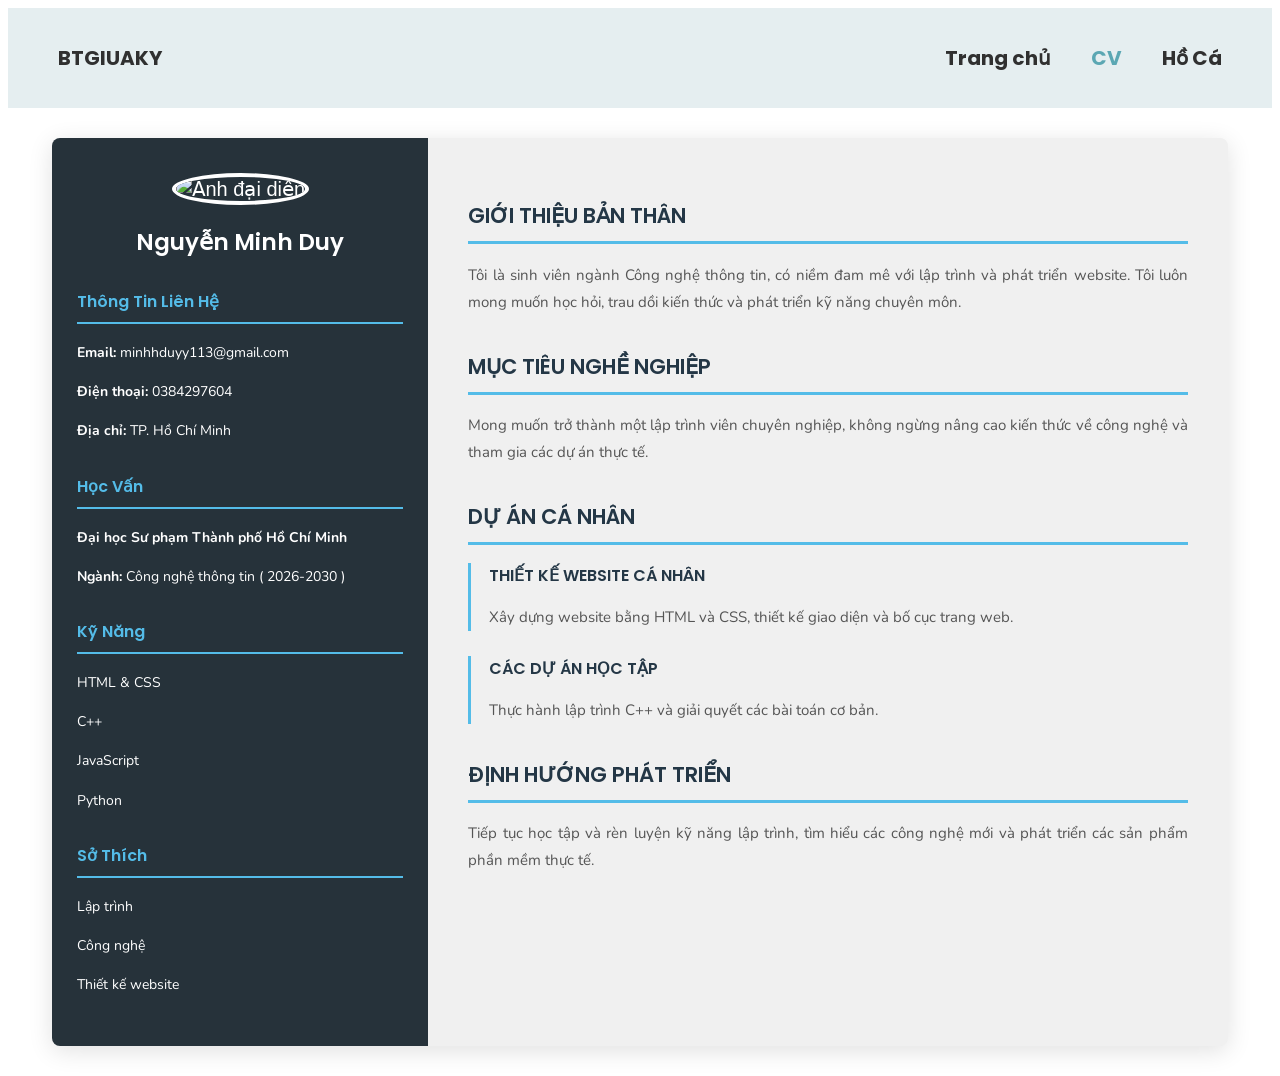
==== BTGiuaKi/Cv/cv.html @ 135d64ae "Add files via upload" ====
<!DOCTYPE html>
<html lang="en">

<head>
    <meta charset="UTF-8">
    <title>Bài tập Cv cá nhân</title>
    <meta name="viewport" content="width=device-width, initial-scale=1.0">
    <link rel="preconnect" href="https://fonts.googleapis.com">
    <link rel="preconnect" href="https://fonts.gstatic.com" crossorigin>
    <link
        href="https://fonts.googleapis.com/css2?family=Nunito:wght@400;500;600;700;800&family=Poppins:wght@400;500;600;700;800&display=swap"
        rel="stylesheet">
    <link rel="stylesheet" href="cv.css">

</head>

<body>
    <nav class="navbar">
        <div class="logo">
            BTGIUAKY
        </div>

        <div class="navbar-links">
            <a href="../TrangChu.html">Trang chủ</a>
            <a class="active" href="cv.html">CV</a>
            <a href="../HoCa/ho_ca.html">Hồ Cá</a>
        </div>
    </nav>


    <div class="cv-container">

        <div class="cv-sidebar">

            <div class="cv-anh">
                <img src="/Anh/anhchandung.jpg" alt="Ảnh đại diện">
            </div>

            <h2>Nguyễn Minh Duy</h2>

            <div class="cv-section">
                <h3>Thông Tin Liên Hệ</h3>
                <p><strong>Email: </strong>minhhduyy113@gmail.com</p>
                <p><strong>Điện thoại: </strong>0384297604</p>
                <p><strong>Địa chỉ: </strong>TP. Hồ Chí Minh</p>
            </div>

            <div class="cv-section">
                <h3>Học Vấn</h3>
                <p style="font-weight: bold;">Đại học Sư phạm Thành phố Hồ Chí Minh</p>
                <p><strong>Ngành: </strong>Công nghệ thông tin ( 2026-2030 )</p>
            </div>

            <div class="cv-section">
                <h3>Kỹ Năng</h3>
                <p>HTML & CSS</p>
                <p>C++</p>
                <p>JavaScript</p>
                <p>Python</p>
            </div>

            <div class="cv-section">
                <h3>Sở Thích</h3>
                <p>Lập trình</p>
                <p>Công nghệ</p>
                <p>Thiết kế website</p>
            </div>

        </div>

        <div class="cv-content">

            <section>
                <h1>GIỚI THIỆU BẢN THÂN</h1>
                <p>
                    Tôi là sinh viên ngành Công nghệ thông tin,
                    có niềm đam mê với lập trình và phát triển website.
                    Tôi luôn mong muốn học hỏi, trau dồi kiến thức
                    và phát triển kỹ năng chuyên môn.
                </p>
            </section>

            <section>
                <h1>MỤC TIÊU NGHỀ NGHIỆP</h1>
                <p>
                    Mong muốn trở thành một lập trình viên chuyên nghiệp,
                    không ngừng nâng cao kiến thức về công nghệ và
                    tham gia các dự án thực tế.
                </p>
            </section>

            <section>
                <h1>DỰ ÁN CÁ NHÂN</h1>

                <div class="cv-item">
                    <h3>THIẾT KẾ WEBSITE CÁ NHÂN</h3>
                    <p>
                        Xây dựng website bằng HTML và CSS,
                        thiết kế giao diện và bố cục trang web.
                    </p>
                </div>

                <div class="cv-item">
                    <h3>CÁC DỰ ÁN HỌC TẬP</h3>
                    <p>
                        Thực hành lập trình C++ và giải quyết
                        các bài toán cơ bản.
                    </p>
                </div>
            </section>

            <section>
                <h1>ĐỊNH HƯỚNG PHÁT TRIỂN</h1>
                <p>
                    Tiếp tục học tập và rèn luyện kỹ năng lập trình,
                    tìm hiểu các công nghệ mới và phát triển
                    các sản phẩm phần mềm thực tế.
                </p>
            </section>

        </div>

    </div>



</body>

</html>
---- BTGiuaKi/Cv/cv.css ----
body {
    font-family: ariel, sans-serif;
    font-size: 20px;
}

.navbar {
    display: flex;
    padding: 35px 50px;
    background-color: #e5eef0;
    justify-content: space-between;
    gap: 100px;
}

.navbar-links {
    display: flex;
    align-items: center;
    gap: 40px;
}

.navbar a {
    font-family: poppins, sans-serif;
    font-weight: bold;
    color: #303030;
    text-decoration: none;
    gap: 70px;
}

a:hover {
    color: #5ba7b3;
    transition: color 0.5s ease;
}

a.active {
    color: #5ba7b3;
}

.logo {
    font-family: poppins, sans-serif;
    font-weight: bold;
    color: #303030;
    display: flex;
    justify-content: flex-start;

}
.cv-container {
    width: 93%;
    max-width: none;
    margin: 30px auto;
    display: grid;
    grid-template-columns: 32% 68%;
    background-color: #f0f0f0;
    box-shadow: 0 5px 25px rgba(0, 0, 0, 0.12);
    border-radius: 8px;
    overflow: hidden;
}

.cv-sidebar {
    background-color: #26323a;
    color: white;
    padding: 35px 25px;
}

.cv-anh {
    text-align: center;
    margin-bottom: 20px;
}

.cv-anh img {
    width: 145px;
    height: 145px;
    border-radius: 50%;
    object-fit: cover;
    border: 4px solid white;
}

.cv-sidebar h2 {
    text-align: center;
    font-size: 23px;
}

.cv-section {
    margin-top: 30px;
}

.cv-section h3 {
    color: #54bce8;
    border-bottom: 2px solid #54bce8;
    padding-bottom: 8px;
    font-size: 16px;
}

.cv-sidebar p {
    font-size: 14px;
    line-height: 1.7;
}

.cv-content {
    padding: 45px 40px;
    color: #303030;
}

.cv-content section {
    margin-bottom: 35px;
}

.cv-content h1 {
    font-size: 21px;
    color: #243746;
    border-bottom: 3px solid #54bce8;
    padding-bottom: 10px;
}

.cv-content p {
    font-size: 15px;
    line-height: 1.8;
    color: #555;
    text-align: justify;
}

.cv-item {
    margin-bottom: 25px;
    padding-left: 18px;
    border-left: 3px solid #54bce8;
}

.cv-item h3 {
    color: #243746;
    font-size: 16px;
}

.cv-sidebar h2,
.cv-content h1,
.cv-content h3,
.cv-sidebar h3 {
    font-family: 'Poppins', sans-serif;
    font-weight: 600;
}

.cv-content p,
.cv-sidebar p {
    font-family: 'Nunito', sans-serif;
    font-weight: 400;
    line-height: 1.8;
}
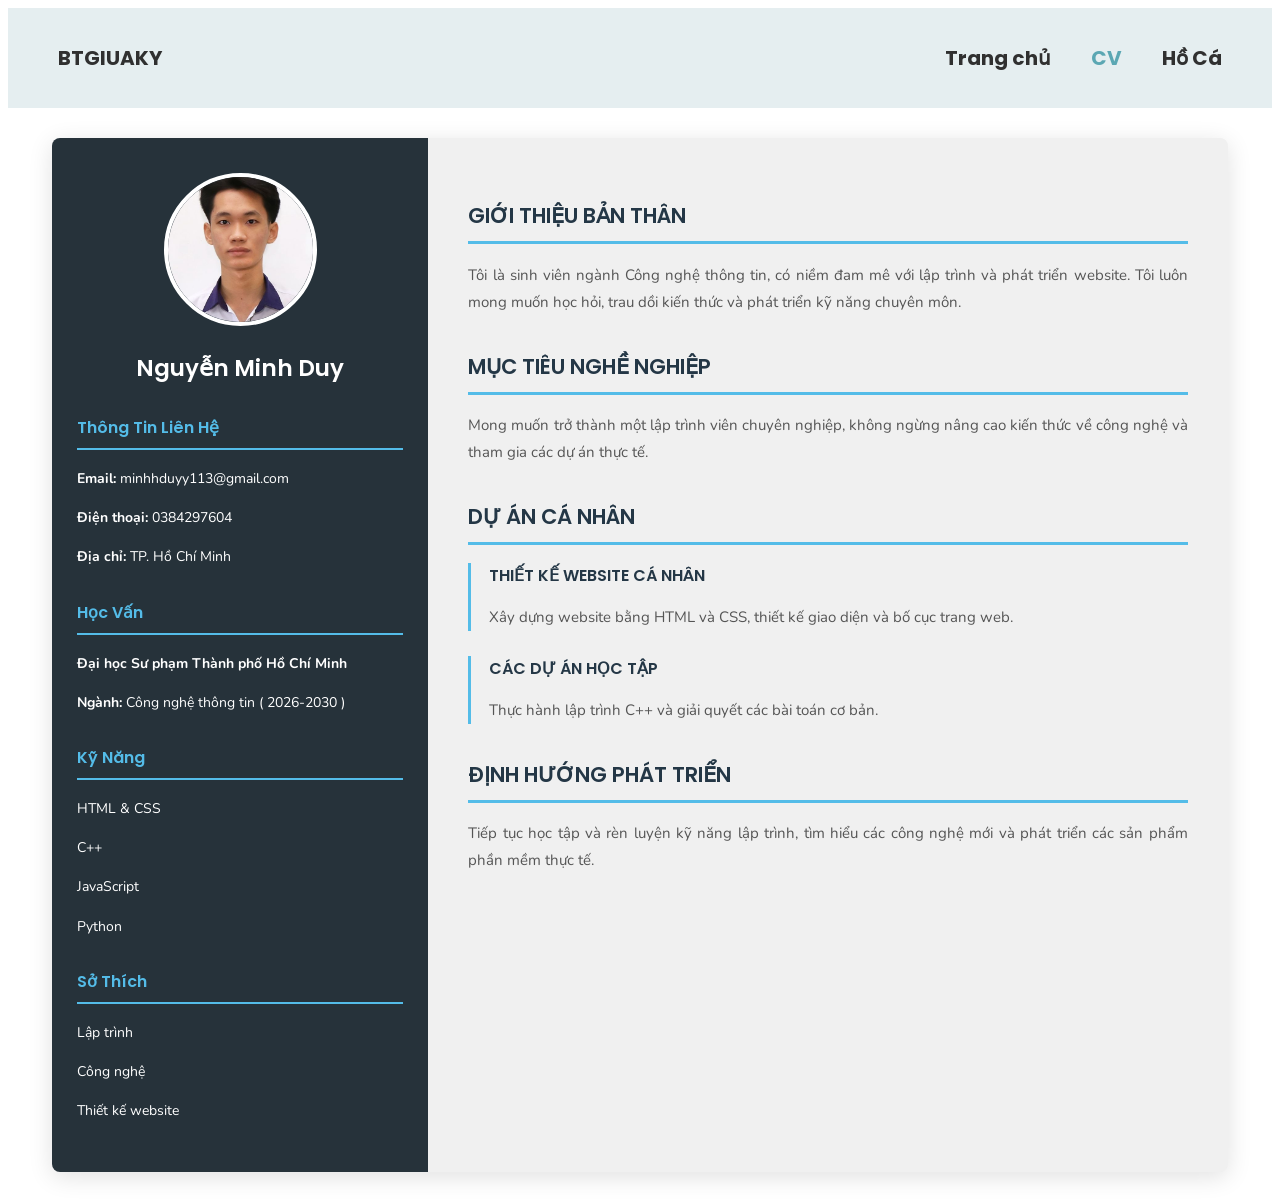
==== commit 664bb299: "Update cv.html" ====
--- a/BTGiuaKi/Cv/cv.html
+++ b/BTGiuaKi/Cv/cv.html
@@ -21,7 +21,7 @@
         </div>
 
         <div class="navbar-links">
-            <a href="../TrangChu.html">Trang chủ</a>
+            <a href="../../index.html">Trang chủ</a>
             <a class="active" href="cv.html">CV</a>
             <a href="../HoCa/ho_ca.html">Hồ Cá</a>
         </div>
@@ -33,7 +33,7 @@
         <div class="cv-sidebar">
 
             <div class="cv-anh">
-                <img src="/Anh/anhchandung.jpg" alt="Ảnh đại diện">
+                <img src="../Anh/anhchandung.jpg" alt="Ảnh đại diện">
             </div>
 
             <h2>Nguyễn Minh Duy</h2>
@@ -126,4 +126,4 @@
 
 </body>
 
-</html>+</html>
